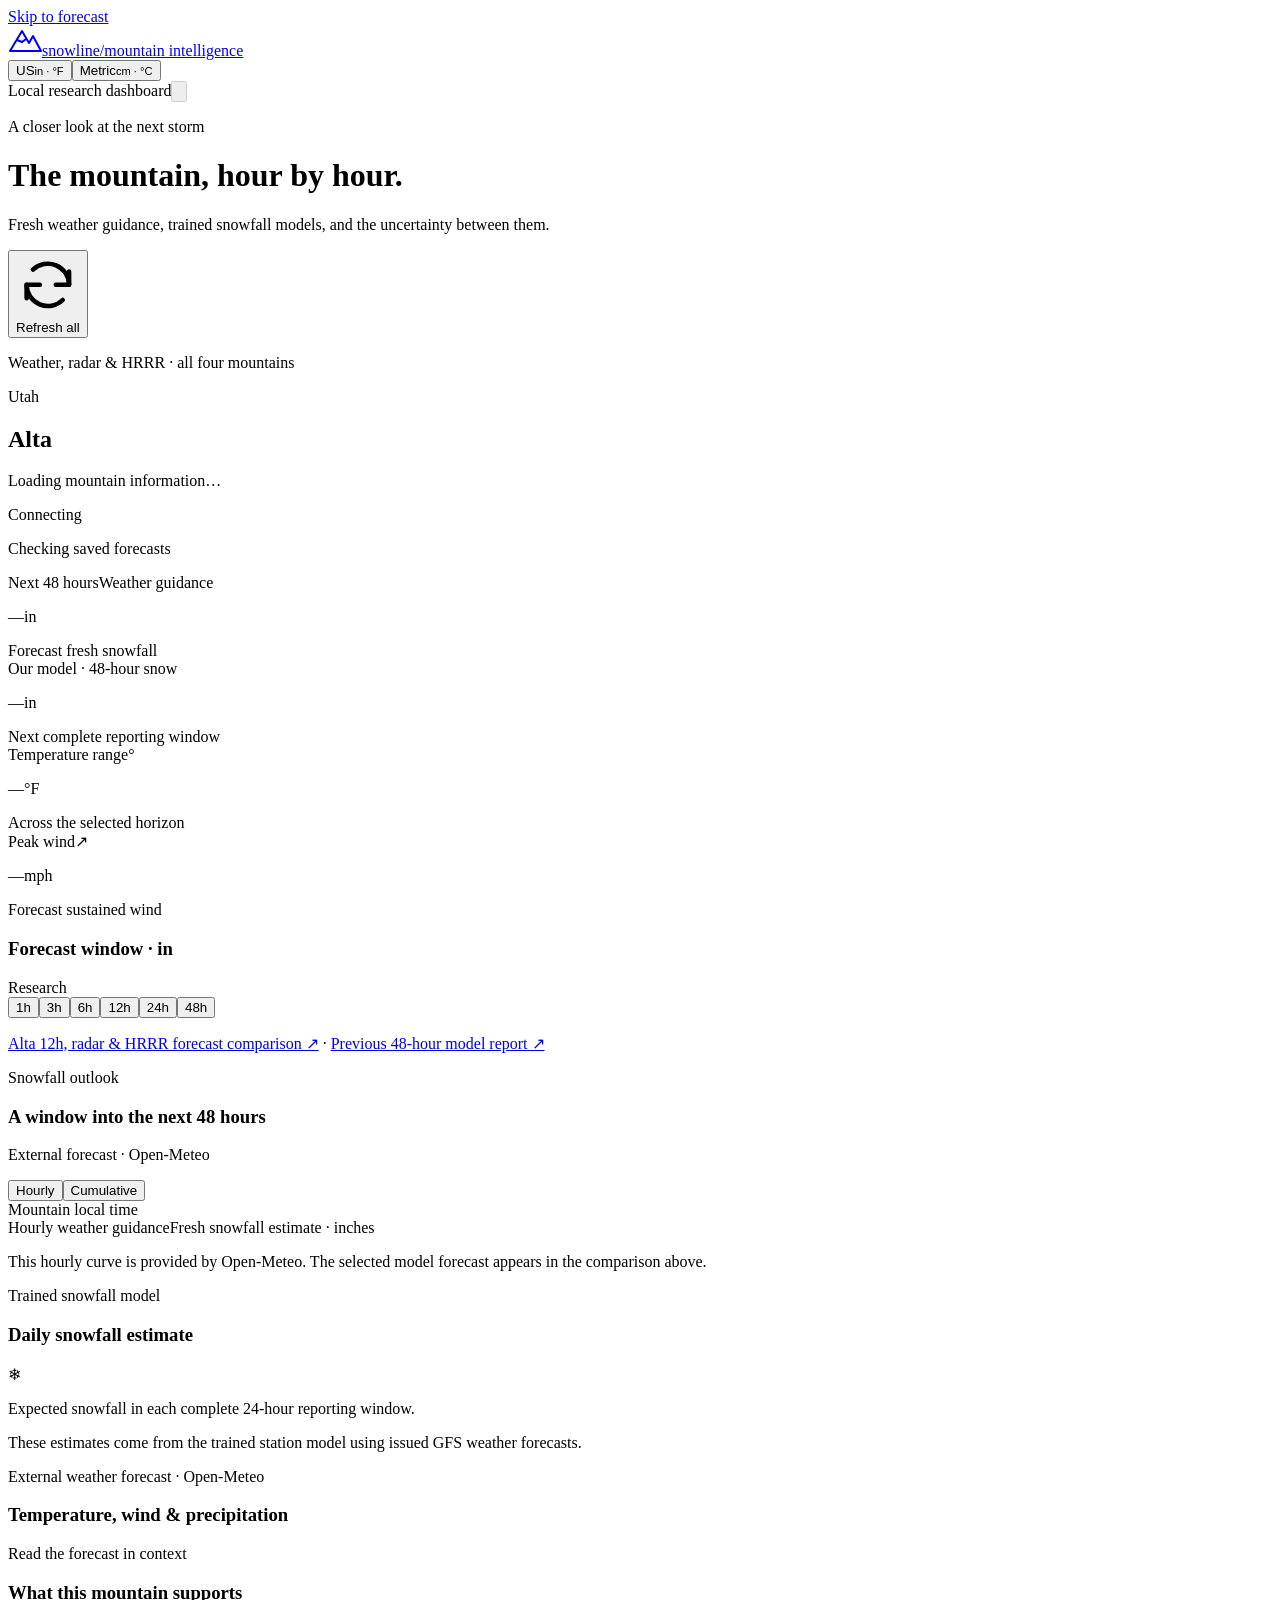
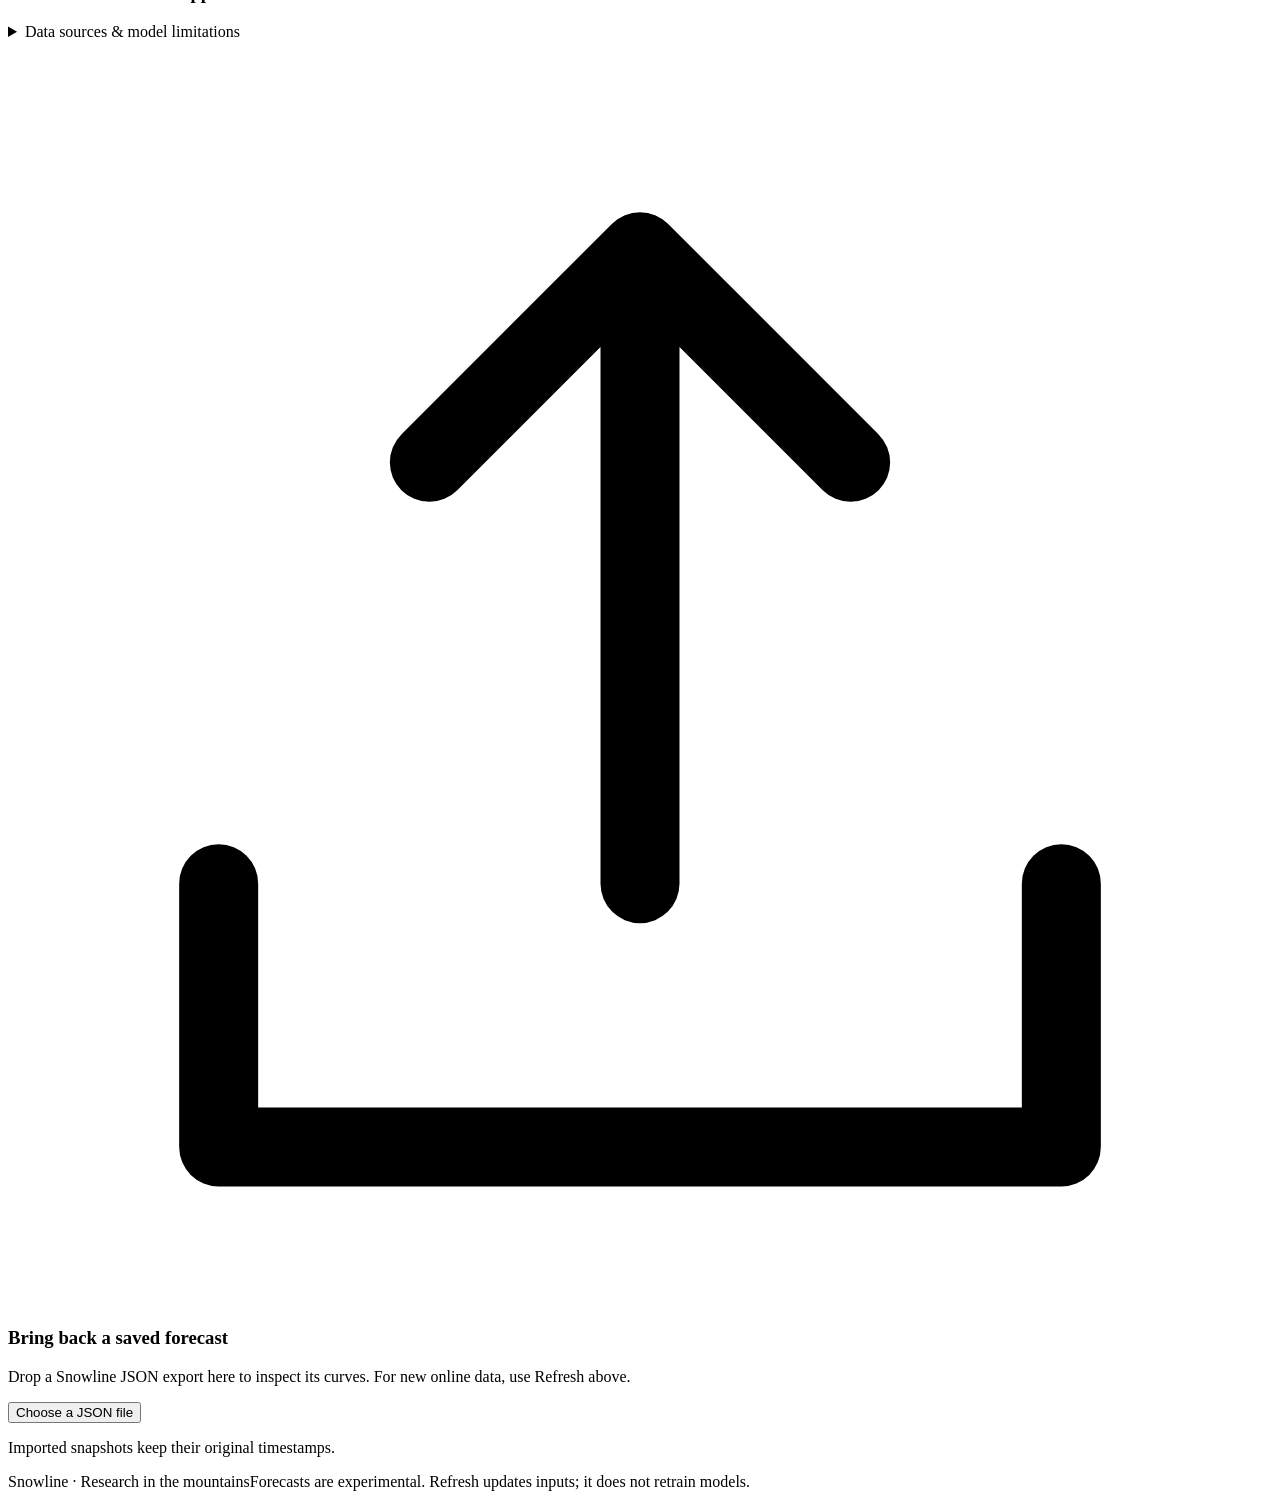
==== dashboard/index.html @ 64b72a0e "Initial Snowline release" ====
<!doctype html>
<html lang="en">
<head>
  <meta charset="utf-8">
  <meta name="viewport" content="width=device-width, initial-scale=1">
  <meta name="theme-color" content="#173c45">
  <title>Snowline · Mountain forecast</title>
  <link rel="stylesheet" href="/styles.css">
  <script defer src="/app.js"></script>
</head>
<body>
  <a class="skip-link" href="#forecast">Skip to forecast</a>
  <header class="topbar">
    <a class="brand" href="/" aria-label="Snowline home"><svg width="34" height="30" viewBox="0 0 34 30" fill="none" aria-hidden="true"><path d="M2 25 14 5l7 12 4-7 8 15H2Z" stroke="currentColor" stroke-width="2" stroke-linejoin="round"/><path d="m9 14 5 2 4-3" stroke="currentColor" stroke-width="2"/></svg><span>snowline<span class="brand-divider">/</span><span class="brand-caption">mountain intelligence</span></span></a>
    <div class="header-right"><div class="unit-switch" role="group" aria-label="Measurement units"><button type="button" data-units="us" aria-pressed="true" class="active" title="US units: inches, Fahrenheit and miles per hour">US<small>in · °F</small></button><button type="button" data-units="metric" aria-pressed="false" title="Metric units: centimeters, Celsius and kilometers per hour">Metric<small>cm · °C</small></button></div><span class="local-label"><span class="status-dot"></span>Local research dashboard</span><button class="icon-button" id="export-button" title="Export forecast JSON" aria-label="Export forecast JSON" disabled><svg viewBox="0 0 24 24" fill="none" aria-hidden="true"><path d="M12 3v12m-4-4 4 4 4-4M5 16v5h14v-5" stroke="currentColor" stroke-width="1.7" stroke-linecap="round" stroke-linejoin="round"/></svg></button></div>
  </header>
  <main>
    <div class="intro"><div><p class="eyebrow">A closer look at the next storm</p><h1>The mountain, hour by hour.</h1><p class="intro-copy">Fresh weather guidance, trained snowfall models, and the uncertainty between them.</p></div><div class="refresh-controls"><button id="refresh-button" class="primary-button"><svg viewBox="0 0 24 24" fill="none" aria-hidden="true"><path d="M20 7v5h-5M4 17v-5h5" stroke="currentColor" stroke-width="1.7" stroke-linecap="round" stroke-linejoin="round"/><path d="M6.4 6.3A8 8 0 0 1 20 12M4 12a8 8 0 0 0 13.6 5.7" stroke="currentColor" stroke-width="1.7" stroke-linecap="round"/></svg><span>Refresh all</span></button><p class="refresh-note">Weather, radar &amp; HRRR · all four mountains</p></div></div>
    <div id="job-status" class="job-status" role="status" aria-live="polite" hidden></div>
    <div id="error-banner" class="notice notice-error" role="alert" hidden></div>
    <nav id="mountain-list" class="mountain-list" aria-label="Choose mountain"></nav>
    <section id="forecast" aria-labelledby="mountain-title">
      <div class="forecast-heading"><div><div class="mountain-location" id="mountain-location">Utah</div><h2 id="mountain-title">Alta</h2><p id="target-label" class="target-label">Loading mountain information…</p></div><div class="freshness"><span id="data-status" class="badge neutral">Connecting</span><p id="updated-at">Checking saved forecasts</p><p id="source-label"></p></div></div>
      <div id="snapshot-banner" class="notice" hidden></div>
      <div class="summary-grid">
        <article class="summary-card"><div class="card-label"><span id="snow-total-label">Next 48 hours</span><span class="tiny-tag">Weather guidance</span></div><p class="metric"><span id="snow-total">—</span><span class="metric-unit" id="snow-total-unit">in</span></p><div class="metric-description">Forecast fresh snowfall</div></article>
        <article class="summary-card"><div class="card-label" id="model-summary-label">Our model · 48-hour snow</div><p class="metric"><span id="daily-snow-amount">—</span><span class="metric-unit" id="daily-snow-unit">in</span></p><div class="metric-description" id="daily-snow-description">Next complete reporting window</div></article>
        <article class="summary-card"><div class="card-label">Temperature range<span class="weather-glyph" aria-hidden="true">°</span></div><p class="metric metric-small"><span id="temperature-range">—</span><span class="metric-unit" id="temperature-unit">°F</span></p><div class="metric-description">Across the selected horizon</div></article>
        <article class="summary-card"><div class="card-label">Peak wind<span class="weather-glyph" aria-hidden="true">↗</span></div><p class="metric"><span id="peak-wind">—</span><span class="metric-unit" id="wind-unit">mph</span></p><div class="metric-description">Forecast sustained wind</div></article>
      </div>
      <section class="panel neural-panel" id="neural-panel" aria-labelledby="neural-title">
        <div class="panel-heading"><div><p class="eyebrow" id="neural-eyebrow" hidden></p><h3 id="neural-title">Forecast window · in</h3></div><span id="neural-status" class="badge neutral">Research</span></div>
        <p id="neural-subtitle" class="panel-subtitle" hidden></p>
        <div class="chart-toolbar"><div id="horizon-buttons" class="horizon-buttons" role="group" aria-label="Forecast horizon"><button data-hours="1">1h</button><button data-hours="3">3h</button><button data-hours="6">6h</button><button data-hours="12">12h</button><button data-hours="24">24h</button><button data-hours="48" class="active" aria-pressed="true">48h</button></div></div>
        <div id="neural-chart" class="chart-wrap small-chart"></div>
        <div id="neural-legend" class="chart-caption radar-legend"></div>
        <p id="neural-note" class="chart-note"></p>
        <div id="neural-details" class="inline-notes"></div>
        <p class="chart-note"><a href="/reports/weather/forecast-portfolio/report.html" target="_blank" rel="noopener">Alta 12h, radar &amp; HRRR forecast comparison ↗</a> · <a href="/reports/weather/neural48-trained/report.html" target="_blank" rel="noopener">Previous 48-hour model report ↗</a></p>
      </section>
      <div class="main-grid">
        <section class="panel snow-panel" aria-labelledby="snow-chart-title">
          <div class="panel-heading"><div><p class="eyebrow">Snowfall outlook</p><h3 id="snow-chart-title">A window into the next 48 hours</h3><p class="source-badge" id="hourly-source-badge">External forecast · Open-Meteo</p></div><div class="segmented" role="group" aria-label="Snow chart display"><button class="active" data-view="hourly" aria-pressed="true">Hourly</button><button data-view="cumulative" aria-pressed="false">Cumulative</button></div></div>
          <div class="chart-toolbar"><span class="chart-zone" id="chart-zone">Mountain local time</span></div>
          <div id="snow-chart" class="chart-wrap" aria-live="polite"></div><div id="snow-tooltip" class="chart-tooltip" role="status" hidden></div><div id="snow-color-legend" class="snow-color-scale" aria-label="Snowfall amount color scale"></div>
          <div class="chart-caption"><span><i class="legend-line teal-line"></i><span id="hourly-model-label">Hourly weather guidance</span></span><span id="snowfall-caption">Fresh snowfall estimate · inches</span></div>
          <p class="chart-note">This hourly curve is provided by Open-Meteo. The selected model forecast appears in the comparison above.</p>
        </section>
        <section class="panel daily-model-panel" aria-labelledby="daily-title"><div class="panel-heading"><div><p class="eyebrow" id="daily-eyebrow">Trained snowfall model</p><h3 id="daily-title">Daily snowfall estimate</h3></div><span class="round-icon" aria-hidden="true">❄</span></div><p class="panel-subtitle" id="daily-subtitle">Expected snowfall in each complete 24-hour reporting window.</p><div id="daily-cards" class="daily-cards"></div><div id="daily-color-legend" class="snow-color-scale" aria-label="Daily snowfall amount color scale"></div><p class="chart-note" id="daily-model-note">These estimates come from the trained station model using issued GFS weather forecasts.</p></section>
      </div>
      <section class="panel weather-panel" aria-labelledby="weather-title"><div class="panel-heading"><div><p class="eyebrow">External weather forecast · Open-Meteo</p><h3 id="weather-title">Temperature, wind & precipitation</h3></div><span class="subtle" id="weather-period"></span></div><div id="weather-table-wrap" class="weather-table-wrap"></div></section>

      <div class="bottom-grid"><section class="panel context-panel"><div class="panel-heading"><div><p class="eyebrow">Read the forecast in context</p><h3>What this mountain supports</h3></div></div><div id="capability-list" class="capability-list"></div><details><summary>Data sources & model limitations</summary><div id="source-details" class="source-details"></div></details></section><section class="panel import-panel" id="drop-zone"><div class="import-icon" aria-hidden="true"><svg viewBox="0 0 24 24" fill="none"><path d="M12 16V4m-4 4 4-4 4 4M4 16v5h16v-5" stroke="currentColor" stroke-width="1.5" stroke-linecap="round" stroke-linejoin="round"/></svg></div><h3>Bring back a saved forecast</h3><p>Drop a Snowline JSON export here to inspect its curves. For new online data, use Refresh above.</p><button id="import-button" class="secondary-button">Choose a JSON file</button><input type="file" id="import-file" accept="application/json,.json" hidden><p class="tiny-copy">Imported snapshots keep their original timestamps.</p></section></div>
      <footer><span>Snowline <span class="footer-dot">·</span> Research in the mountains</span><span>Forecasts are experimental. Refresh updates inputs; it does not retrain models.</span></footer>
    </section>
  </main>
</body>
</html>
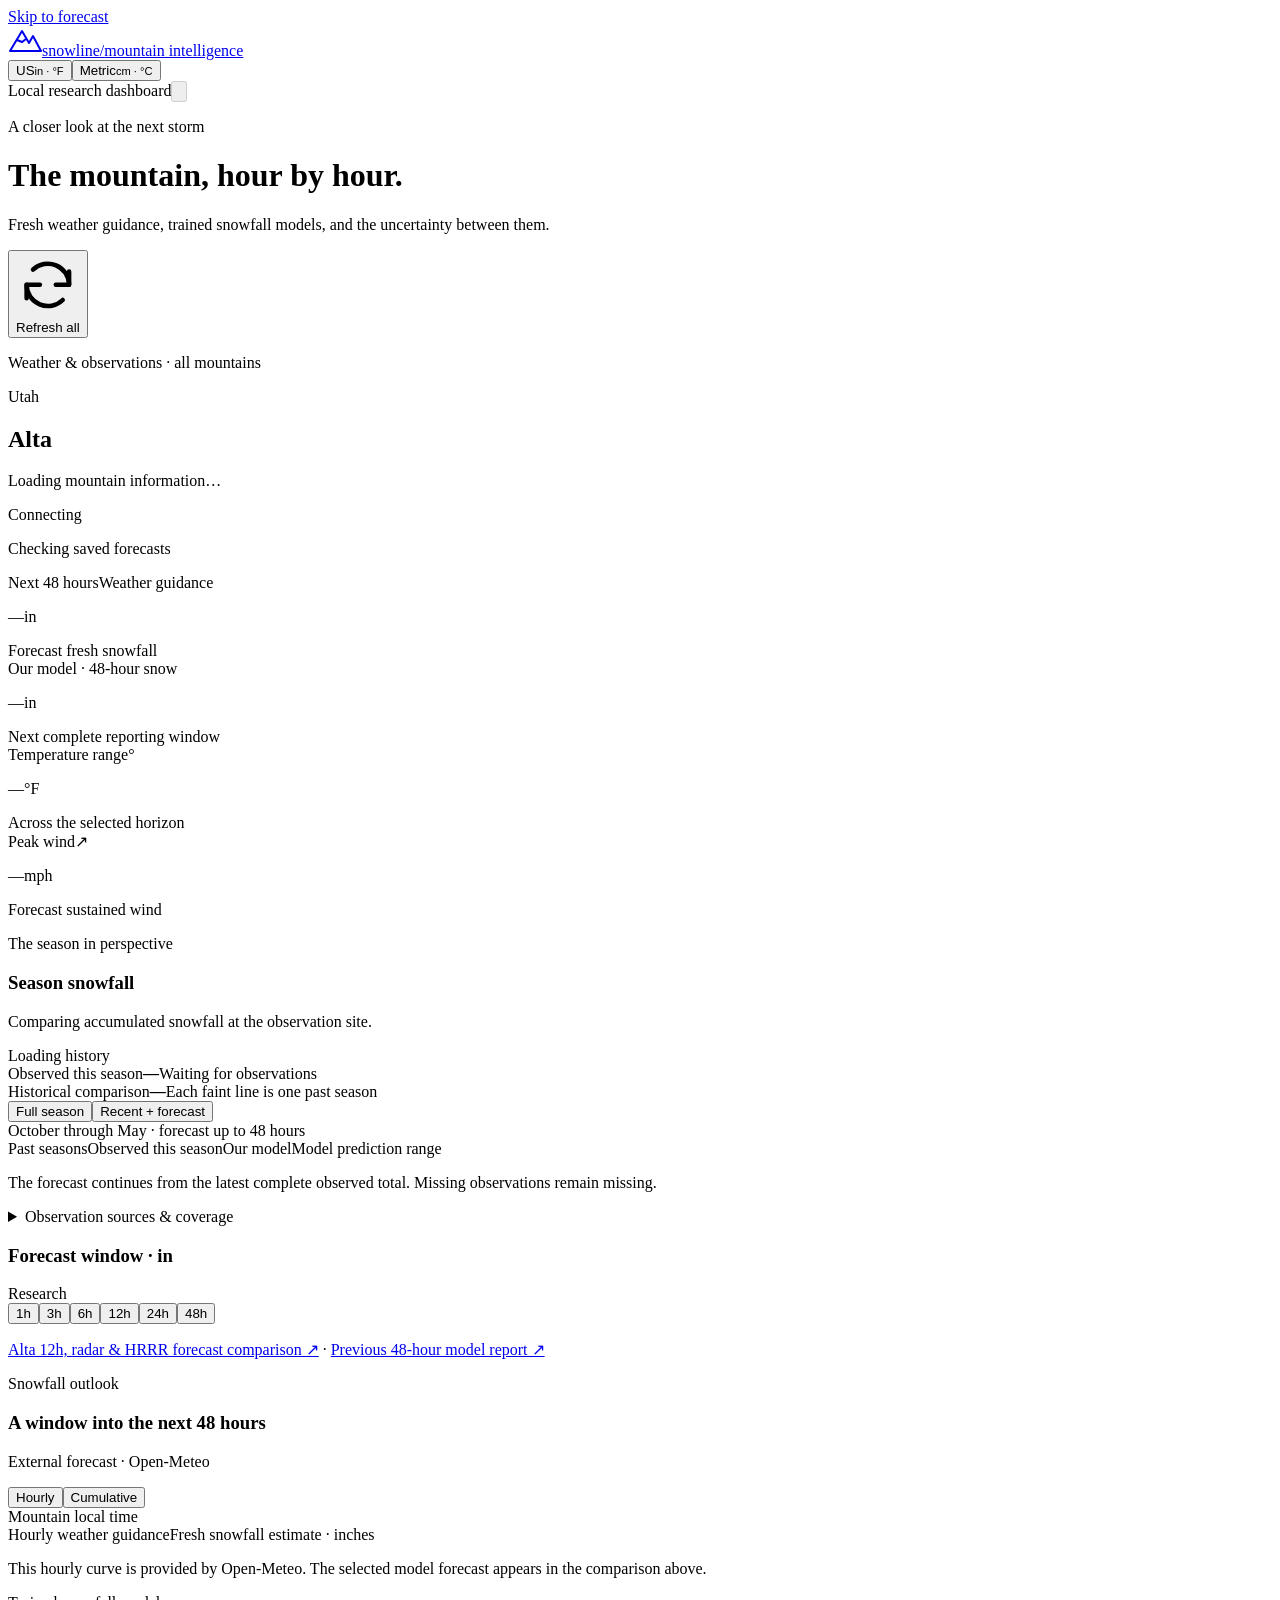
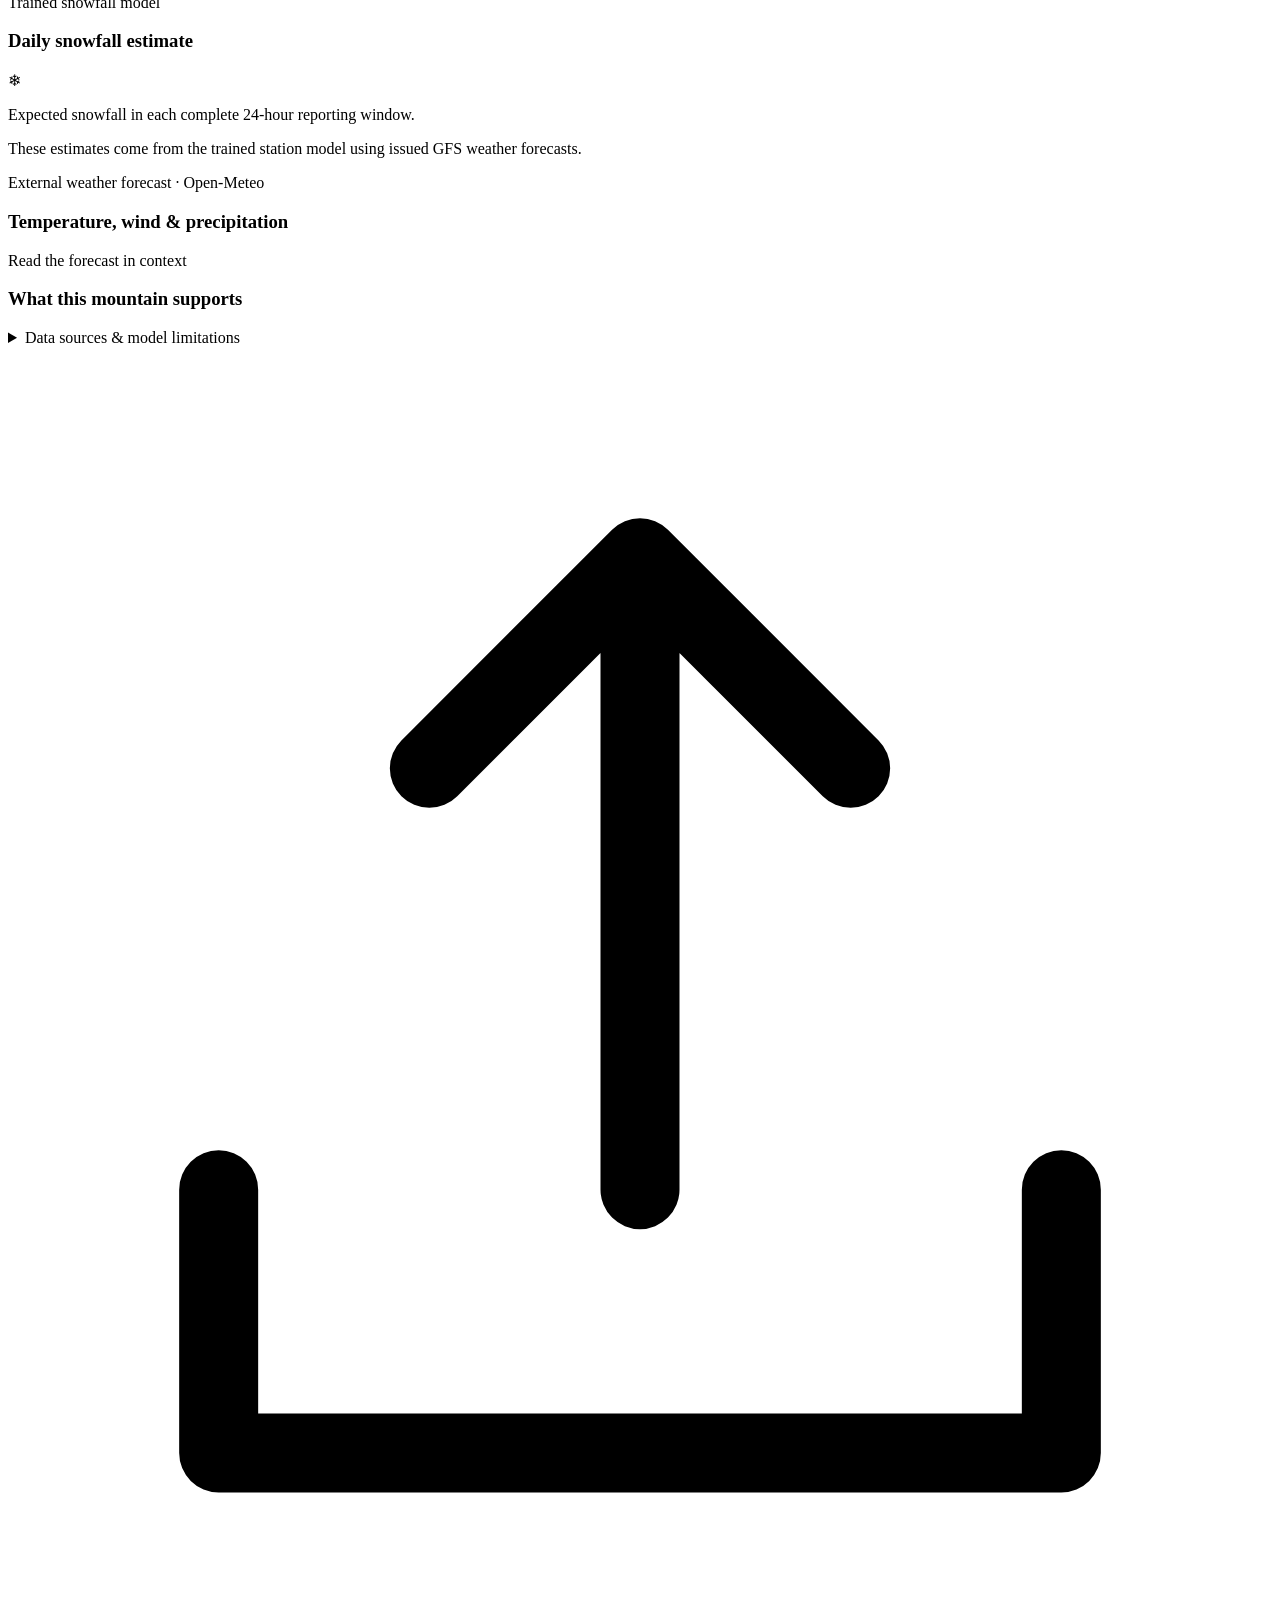
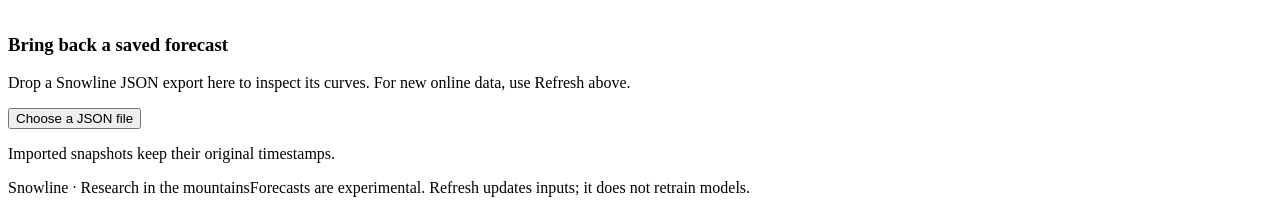
==== commit e2ebd3fc: "mms included" ====
--- a/dashboard/index.html
+++ b/dashboard/index.html
@@ -15,38 +15,78 @@
     <div class="header-right"><div class="unit-switch" role="group" aria-label="Measurement units"><button type="button" data-units="us" aria-pressed="true" class="active" title="US units: inches, Fahrenheit and miles per hour">US<small>in · °F</small></button><button type="button" data-units="metric" aria-pressed="false" title="Metric units: centimeters, Celsius and kilometers per hour">Metric<small>cm · °C</small></button></div><span class="local-label"><span class="status-dot"></span>Local research dashboard</span><button class="icon-button" id="export-button" title="Export forecast JSON" aria-label="Export forecast JSON" disabled><svg viewBox="0 0 24 24" fill="none" aria-hidden="true"><path d="M12 3v12m-4-4 4 4 4-4M5 16v5h14v-5" stroke="currentColor" stroke-width="1.7" stroke-linecap="round" stroke-linejoin="round"/></svg></button></div>
   </header>
   <main>
-    <div class="intro"><div><p class="eyebrow">A closer look at the next storm</p><h1>The mountain, hour by hour.</h1><p class="intro-copy">Fresh weather guidance, trained snowfall models, and the uncertainty between them.</p></div><div class="refresh-controls"><button id="refresh-button" class="primary-button"><svg viewBox="0 0 24 24" fill="none" aria-hidden="true"><path d="M20 7v5h-5M4 17v-5h5" stroke="currentColor" stroke-width="1.7" stroke-linecap="round" stroke-linejoin="round"/><path d="M6.4 6.3A8 8 0 0 1 20 12M4 12a8 8 0 0 0 13.6 5.7" stroke="currentColor" stroke-width="1.7" stroke-linecap="round"/></svg><span>Refresh all</span></button><p class="refresh-note">Weather, radar &amp; HRRR · all four mountains</p></div></div>
+    <div class="intro"><div><p class="eyebrow">A closer look at the next storm</p><h1>The mountain, hour by hour.</h1><p class="intro-copy">Fresh weather guidance, trained snowfall models, and the uncertainty between them.</p></div><div class="refresh-controls"><button id="refresh-button" class="primary-button"><svg viewBox="0 0 24 24" fill="none" aria-hidden="true"><path d="M20 7v5h-5M4 17v-5h5" stroke="currentColor" stroke-width="1.7" stroke-linecap="round" stroke-linejoin="round"/><path d="M6.4 6.3A8 8 0 0 1 20 12M4 12a8 8 0 0 0 13.6 5.7" stroke="currentColor" stroke-width="1.7" stroke-linecap="round"/></svg><span>Refresh all</span></button><p class="refresh-note">Weather &amp; observations · all mountains</p></div></div>
     <div id="job-status" class="job-status" role="status" aria-live="polite" hidden></div>
     <div id="error-banner" class="notice notice-error" role="alert" hidden></div>
     <nav id="mountain-list" class="mountain-list" aria-label="Choose mountain"></nav>
     <section id="forecast" aria-labelledby="mountain-title">
       <div class="forecast-heading"><div><div class="mountain-location" id="mountain-location">Utah</div><h2 id="mountain-title">Alta</h2><p id="target-label" class="target-label">Loading mountain information…</p></div><div class="freshness"><span id="data-status" class="badge neutral">Connecting</span><p id="updated-at">Checking saved forecasts</p><p id="source-label"></p></div></div>
       <div id="snapshot-banner" class="notice" hidden></div>
-      <div class="summary-grid">
+      <div class="summary-grid" id="summary-grid">
         <article class="summary-card"><div class="card-label"><span id="snow-total-label">Next 48 hours</span><span class="tiny-tag">Weather guidance</span></div><p class="metric"><span id="snow-total">—</span><span class="metric-unit" id="snow-total-unit">in</span></p><div class="metric-description">Forecast fresh snowfall</div></article>
-        <article class="summary-card"><div class="card-label" id="model-summary-label">Our model · 48-hour snow</div><p class="metric"><span id="daily-snow-amount">—</span><span class="metric-unit" id="daily-snow-unit">in</span></p><div class="metric-description" id="daily-snow-description">Next complete reporting window</div></article>
+        <article id="model-summary-card" class="summary-card"><div class="card-label" id="model-summary-label">Our model · 48-hour snow</div><p class="metric"><span id="daily-snow-amount">—</span><span class="metric-unit" id="daily-snow-unit">in</span></p><div class="metric-description" id="daily-snow-description">Next complete reporting window</div></article>
         <article class="summary-card"><div class="card-label">Temperature range<span class="weather-glyph" aria-hidden="true">°</span></div><p class="metric metric-small"><span id="temperature-range">—</span><span class="metric-unit" id="temperature-unit">°F</span></p><div class="metric-description">Across the selected horizon</div></article>
         <article class="summary-card"><div class="card-label">Peak wind<span class="weather-glyph" aria-hidden="true">↗</span></div><p class="metric"><span id="peak-wind">—</span><span class="metric-unit" id="wind-unit">mph</span></p><div class="metric-description">Forecast sustained wind</div></article>
       </div>
+      <section id="season-panel" class="panel season-panel" aria-labelledby="season-title">
+        <div class="panel-heading">
+          <div><p class="eyebrow">The season in perspective</p><h3 id="season-title">Season snowfall</h3><p id="season-target" class="panel-subtitle">Comparing accumulated snowfall at the observation site.</p></div>
+          <span id="season-status" class="badge neutral">Loading history</span>
+        </div>
+        <div class="season-overview">
+          <div><span id="season-total-label" class="season-metric-label">Observed this season</span><strong id="season-total">—</strong><span id="season-observed-through" class="season-metric-note">Waiting for observations</span></div>
+          <div><span class="season-metric-label">Historical comparison</span><strong id="season-history-count">—</strong><span class="season-metric-note">Each faint line is one past season</span></div>
+          <div class="season-view-control"><div class="segmented" role="group" aria-label="Season chart range"><button type="button" data-season-view="full" class="active" aria-pressed="true">Full season</button><button type="button" data-season-view="recent" aria-pressed="false">Recent + forecast</button></div><span id="season-window-note" class="season-metric-note">October through May · forecast up to 48 hours</span></div>
+        </div>
+        <div id="season-chart" class="chart-wrap season-chart" aria-live="polite"></div>
+        <div id="season-tooltip" class="chart-tooltip season-tooltip" role="status" hidden></div>
+        <div id="season-legend" class="chart-caption season-legend"><span id="season-history-key"><i class="legend-line season-history-line"></i><span id="season-history-label">Past seasons</span></span><span id="season-current-key"><i class="legend-line season-current-line"></i><span id="season-current-label">Observed this season</span></span><span id="season-forecast-key"><i class="legend-line season-forecast-line"></i>Our model</span><span id="season-band-key"><i class="season-band-key"></i><span id="season-interval-label">Model prediction range</span></span></div>
+        <p id="season-chart-note" class="chart-note">The forecast continues from the latest complete observed total. Missing observations remain missing.</p>
+        <div id="season-notices" class="season-notices" role="status"></div>
+        <details class="season-source-details"><summary>Observation sources &amp; coverage</summary><div id="season-sources" class="source-details"></div></details>
+      </section>
       <section class="panel neural-panel" id="neural-panel" aria-labelledby="neural-title">
         <div class="panel-heading"><div><p class="eyebrow" id="neural-eyebrow" hidden></p><h3 id="neural-title">Forecast window · in</h3></div><span id="neural-status" class="badge neutral">Research</span></div>
         <p id="neural-subtitle" class="panel-subtitle" hidden></p>
-        <div class="chart-toolbar"><div id="horizon-buttons" class="horizon-buttons" role="group" aria-label="Forecast horizon"><button data-hours="1">1h</button><button data-hours="3">3h</button><button data-hours="6">6h</button><button data-hours="12">12h</button><button data-hours="24">24h</button><button data-hours="48" class="active" aria-pressed="true">48h</button></div></div>
+        <div id="mammoth-quantity" class="segmented" role="group" aria-label="Model forecast quantity" hidden><button type="button" data-mammoth-quantity="water" class="active" aria-pressed="true">Snow water</button><button type="button" data-mammoth-quantity="depth" aria-pressed="false">Fresh snow depth</button></div>
+        <div id="comparison-toolbar" class="chart-toolbar"><div id="horizon-buttons" class="horizon-buttons" role="group" aria-label="Forecast horizon"><button data-hours="1">1h</button><button data-hours="3">3h</button><button data-hours="6">6h</button><button data-hours="12">12h</button><button data-hours="24">24h</button><button data-hours="48" class="active" aria-pressed="true">48h</button></div></div>
+        <div id="mammoth-model-detail" hidden>
+          <div class="panel-heading"><div><h3 id="mammoth-model-title">Hourly snow-water forecast</h3><p id="mammoth-model-target" class="panel-subtitle">Jeff Dozier Snow Study Site · 2,936 m</p></div>
+            <div class="segmented" role="group" aria-label="Snow-water chart"><button data-swe-view="hourly" class="active" aria-pressed="true">Hourly</button><button data-swe-view="cumulative" aria-pressed="false">Cumulative</button></div>
+          </div>
+          <div id="swe-chart" class="chart-wrap" aria-live="polite"></div>
+          <p class="chart-caption"><span><i class="legend-line" style="background:#be7c3a"></i>Our model</span><span><i class="legend-line teal-line"></i><span id="swe-reference-name">HRRR</span></span><span id="swe-ecmwf-key" hidden><i class="legend-line" style="background:#507bb6"></i>ECMWF</span></p>
+          <p id="swe-coverage" class="chart-note"></p>
+          <h4>Window total</h4>
+        </div>
         <div id="neural-chart" class="chart-wrap small-chart"></div>
         <div id="neural-legend" class="chart-caption radar-legend"></div>
         <p id="neural-note" class="chart-note"></p>
         <div id="neural-details" class="inline-notes"></div>
-        <p class="chart-note"><a href="/reports/weather/forecast-portfolio/report.html" target="_blank" rel="noopener">Alta 12h, radar &amp; HRRR forecast comparison ↗</a> · <a href="/reports/weather/neural48-trained/report.html" target="_blank" rel="noopener">Previous 48-hour model report ↗</a></p>
+        <p id="other-model-reports" class="chart-note"><a href="/reports/weather/forecast-portfolio/report.html" target="_blank" rel="noopener">Alta 12h, radar &amp; HRRR forecast comparison ↗</a> · <a href="/reports/weather/neural48-trained/report.html" target="_blank" rel="noopener">Previous 48-hour model report ↗</a></p>
+        <p id="mammoth-model-report" class="chart-note" hidden><a href="/reports/mammoth/report.html">Mammoth model evaluation and observed storms ↗</a></p>
       </section>
       <div class="main-grid">
         <section class="panel snow-panel" aria-labelledby="snow-chart-title">
           <div class="panel-heading"><div><p class="eyebrow">Snowfall outlook</p><h3 id="snow-chart-title">A window into the next 48 hours</h3><p class="source-badge" id="hourly-source-badge">External forecast · Open-Meteo</p></div><div class="segmented" role="group" aria-label="Snow chart display"><button class="active" data-view="hourly" aria-pressed="true">Hourly</button><button data-view="cumulative" aria-pressed="false">Cumulative</button></div></div>
-          <div class="chart-toolbar"><span class="chart-zone" id="chart-zone">Mountain local time</span></div>
+          <div class="chart-toolbar" id="provider-toolbar"><span class="chart-zone" id="chart-zone">Mountain local time</span></div>
           <div id="snow-chart" class="chart-wrap" aria-live="polite"></div><div id="snow-tooltip" class="chart-tooltip" role="status" hidden></div><div id="snow-color-legend" class="snow-color-scale" aria-label="Snowfall amount color scale"></div>
           <div class="chart-caption"><span><i class="legend-line teal-line"></i><span id="hourly-model-label">Hourly weather guidance</span></span><span id="snowfall-caption">Fresh snowfall estimate · inches</span></div>
-          <p class="chart-note">This hourly curve is provided by Open-Meteo. The selected model forecast appears in the comparison above.</p>
+          <p class="chart-note" id="provider-chart-note">This hourly curve is provided by Open-Meteo. The selected model forecast appears in the comparison above.</p>
         </section>
-        <section class="panel daily-model-panel" aria-labelledby="daily-title"><div class="panel-heading"><div><p class="eyebrow" id="daily-eyebrow">Trained snowfall model</p><h3 id="daily-title">Daily snowfall estimate</h3></div><span class="round-icon" aria-hidden="true">❄</span></div><p class="panel-subtitle" id="daily-subtitle">Expected snowfall in each complete 24-hour reporting window.</p><div id="daily-cards" class="daily-cards"></div><div id="daily-color-legend" class="snow-color-scale" aria-label="Daily snowfall amount color scale"></div><p class="chart-note" id="daily-model-note">These estimates come from the trained station model using issued GFS weather forecasts.</p></section>
+        <section id="daily-model-panel" class="panel daily-model-panel" aria-labelledby="daily-title"><div class="panel-heading"><div><p class="eyebrow" id="daily-eyebrow">Trained snowfall model</p><h3 id="daily-title">Daily snowfall estimate</h3></div><span class="round-icon" aria-hidden="true">❄</span></div><p class="panel-subtitle" id="daily-subtitle">Expected snowfall in each complete 24-hour reporting window.</p><div id="daily-cards" class="daily-cards"></div><div id="daily-color-legend" class="snow-color-scale" aria-label="Daily snowfall amount color scale"></div><p class="chart-note" id="daily-model-note">These estimates come from the trained station model using issued GFS weather forecasts.</p></section>
+        <div id="mammoth-observations" class="mammoth-observations" hidden>
+        <section class="panel" aria-labelledby="radar-observation-title">
+          <div class="panel-heading"><div><p class="eyebrow">NOAA MRMS · Main Lodge</p><h3 id="radar-observation-title">Radar precipitation rate</h3></div></div>
+          <p class="metric"><span id="radar-rate">—</span><span id="radar-rate-unit" class="metric-unit">mm/h</span></p>
+          <p id="radar-time" class="panel-subtitle"></p><p id="radar-coverage" class="chart-note"></p>
+          <p class="chart-note">Liquid-equivalent precipitation in the radar grid cell nearest Main Lodge. Sierra terrain can obscure the beam.</p>
+        </section>
+        <section class="panel" aria-labelledby="sesame-title">
+          <div class="panel-heading"><div><p class="eyebrow">Mountain observations · 9,014 ft</p><h3 id="sesame-title">Sesame snow study site</h3></div></div>
+          <p id="sesame-time" class="panel-subtitle"></p><dl id="sesame-values" class="station-readings"></dl>
+        </section>
+        </div>
       </div>
       <section class="panel weather-panel" aria-labelledby="weather-title"><div class="panel-heading"><div><p class="eyebrow">External weather forecast · Open-Meteo</p><h3 id="weather-title">Temperature, wind & precipitation</h3></div><span class="subtle" id="weather-period"></span></div><div id="weather-table-wrap" class="weather-table-wrap"></div></section>
 
